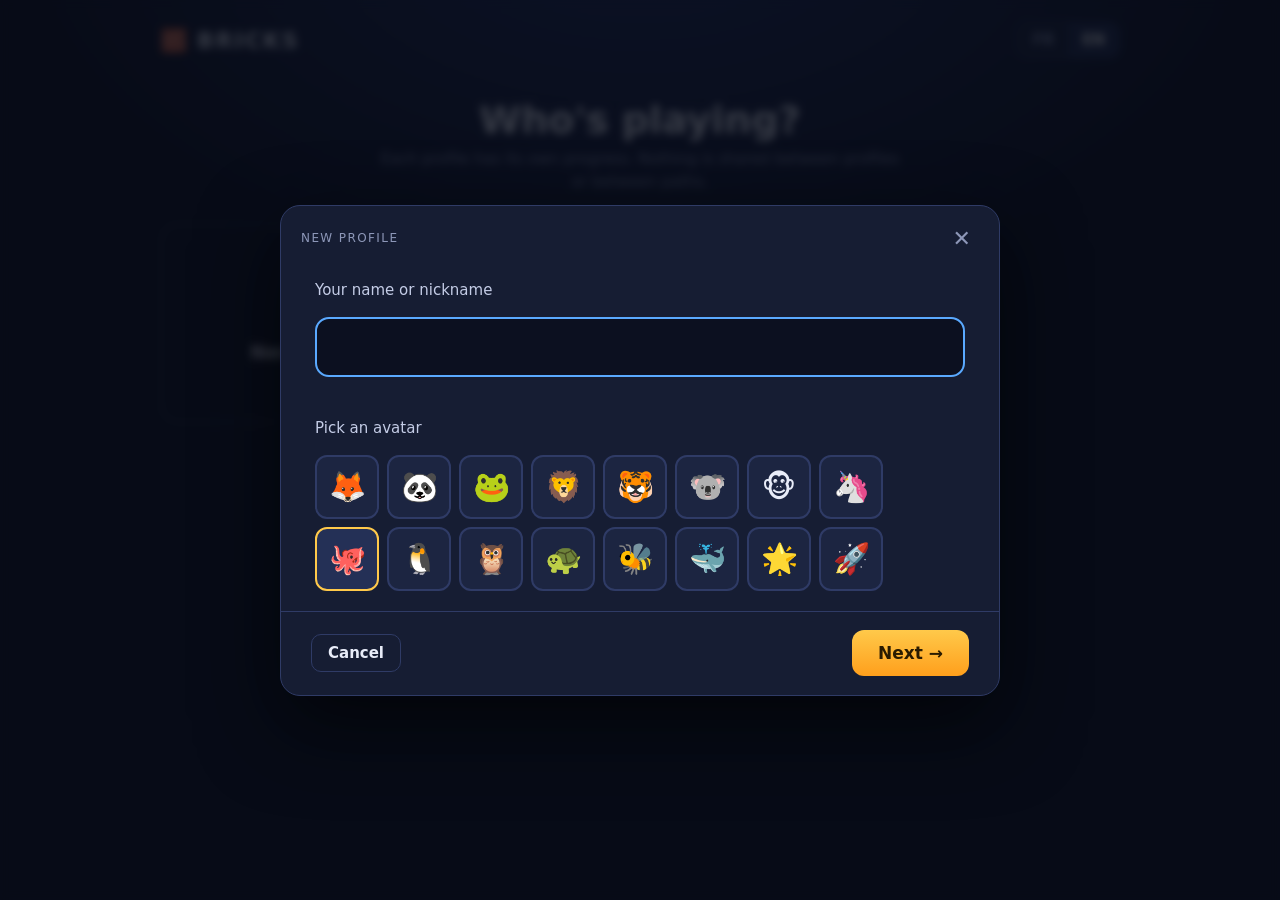
==== 3f17c0c2b4af36656e6ebf29/index.html @ 11ca2e2c "maj 20261113143943" ====
<!DOCTYPE html>
<html lang="fr">
<head>
  <meta charset="UTF-8">
  <meta name="viewport" content="width=device-width, initial-scale=1.0, viewport-fit=cover">
  <meta name="theme-color" content="#0f1424">
  <meta name="mobile-web-app-capable" content="yes">
  <meta name="apple-mobile-web-app-capable" content="yes">
  <meta name="apple-mobile-web-app-status-bar-style" content="black-translucent">
  <meta name="robots" content="noindex, nofollow">
  <title>BRICKS</title>
  <link rel="manifest" href="manifest.json">
  <link rel="icon" href="icon.svg" type="image/svg+xml">
  <link rel="apple-touch-icon" href="icon-192.png">
  <link rel="stylesheet" href="css/style.css?v=20261113143943">
</head>
<body>
  <!-- Barre du haut (générée selon la langue du parcours) -->
  <header id="topbar"></header>

  <main>
    <section id="tree-wrap">
      <div class="band-title" id="band-grammar"></div>
      <div id="skills-band"></div>
      <div class="band-title" id="band-vocab"></div>
      <div id="tree">
        <svg id="links"></svg>
        <div id="nodes"></div>
      </div>
    </section>

    <!-- Panneau de détail : colonne sur ordinateur, feuille glissante sur mobile -->
    <aside id="panel">
      <div class="sheet-head"><span class="sheet-grip"></span><button id="sheet-close" class="m-close">✕</button></div>
      <div id="panel-body"></div>
    </aside>
  </main>
  <div id="sheet-bg" class="hidden"></div>

  <!-- Écran de choix du profil -->
  <div id="screen" class="hidden"></div>

  <!-- Fenêtre d'exercice / leçon -->
  <div id="overlay" class="hidden">
    <div id="modal"></div>
  </div>

  <div id="toasts"></div>

  <script src="js/i18n.js?v=20261113143943"></script>
  <script src="js/data-en.js?v=20261113143943"></script>
  <script src="js/data-fr.js?v=20261113143943"></script>
  <script src="js/testmode.js?v=20261113143943"></script>
  <script src="js/online.js?v=20261113143943"></script>
  <script src="js/changelog.js?v=20261113143943"></script>
  <script src="js/install.js?v=20261113143943"></script>
  <script src="js/boss.js?v=20261113143943"></script>
  <script src="js/game.js?v=20261113143943"></script>
  <script>
    if ('serviceWorker' in navigator && location.protocol.startsWith('http')) {
      navigator.serviceWorker.register('sw.js').catch(err => console.warn('Service worker :', err));
    }
  </script>
</body>
</html>
---- 3f17c0c2b4af36656e6ebf29/css/style.css ----
:root {
  --bg: #0f1424;
  --bg2: #161d33;
  --card: #1c2541;
  --card2: #243056;
  --line: #2f3b66;
  --text: #e8ecf8;
  --muted: #8d97b8;
  --gold: #ffc94a;
  --gold2: #ff9f1c;
  --good: #3ddc84;
  --warn: #ffd23f;
  --bad: #ff5d73;
  --orange: #ff9f43;
  --blue: #5aa9ff;
  --violet: #a88bff;
  --radius: 14px;
  --top-h: 70px;
}

* { box-sizing: border-box; -webkit-tap-highlight-color: transparent; }
html, body { margin: 0; height: 100%; }
body {
  background: radial-gradient(1200px 600px at 30% -10%, #1f2a52 0%, var(--bg) 60%) fixed;
  color: var(--text);
  font-family: "Segoe UI", system-ui, -apple-system, Roboto, sans-serif;
  font-size: 15px;
  overflow: hidden;
  user-select: none;
}
button { font: inherit; color: inherit; cursor: pointer; }
input { user-select: text; }
.hidden { display: none !important; }
b { color: #fff; }
i { color: #c9d3f5; }
.center { text-align: center; }
.grow { flex: 1; margin: 0 !important; }

/* ---------------- Barre du haut ---------------- */
#topbar {
  display: flex; align-items: center; gap: 14px;
  padding: 10px 20px; height: var(--top-h);
  background: rgba(15, 20, 36, .9);
  border-bottom: 1px solid var(--line);
  backdrop-filter: blur(6px);
  position: relative; z-index: 6;
}
.logo { font-weight: 800; font-size: 22px; letter-spacing: 2px; display: flex; align-items: baseline; gap: 8px; white-space: nowrap; }
.logo small { font-size: 11px; color: var(--muted); letter-spacing: 0; font-weight: 400; }
.stats { display: flex; gap: 12px; }
.stat { background: var(--card); border: 1px solid var(--line); border-radius: 12px; padding: 5px 14px; min-width: 90px; }
.stat-main { font-weight: 700; font-size: 18px; display: flex; align-items: center; gap: 6px; white-space: nowrap; overflow: hidden; text-overflow: ellipsis; }
.stat-sub { font-size: 11px; color: var(--muted); }
.savoir .stat-main { color: var(--gold); font-variant-numeric: tabular-nums; }
.savoir { min-width: 120px; }
.rank { min-width: 170px; }
.rank .stat-main { font-size: 14px; }
.xpbar { height: 5px; background: #0c1020; border-radius: 3px; margin: 3px 0 1px; overflow: hidden; }
#xp-fill { height: 100%; width: 0; background: linear-gradient(90deg, var(--violet), var(--blue)); transition: width .4s; }
.spacer { flex: 1; }

.btn {
  border: 1px solid var(--line); background: var(--card2); border-radius: 10px;
  padding: 9px 16px; font-weight: 600; transition: transform .1s, filter .15s, background .15s; white-space: nowrap;
}
.btn:hover:not(:disabled) { filter: brightness(1.15); }
.btn:active:not(:disabled) { transform: translateY(1px); }
.btn:disabled { opacity: .45; cursor: not-allowed; }
.btn-icon { padding: 8px 11px; font-size: 18px; }
.btn-gold { background: linear-gradient(180deg, var(--gold), var(--gold2)); color: #2a1b00; border: none; }
.btn-good { background: linear-gradient(180deg, #4ff0a0, #22b866); color: #032612; border: none; }
.btn-bad { background: linear-gradient(180deg, #ff7a8c, #e2384f); color: #fff; border: none; }
.btn-ghost { background: transparent; }
.btn-big { padding: 13px 26px; font-size: 17px; border-radius: 12px; }
.badge { background: var(--bad); color: #fff; border-radius: 10px; padding: 1px 7px; font-size: 12px; margin-left: 6px; }
.profile-chip { display: flex; align-items: center; gap: 8px; padding: 6px 12px; }
.pc-ava { font-size: 20px; }
.pc-name { max-width: 120px; overflow: hidden; text-overflow: ellipsis; }
.pc-flag { font-size: 16px; }

.menu {
  position: absolute; right: 20px; top: calc(var(--top-h) - 6px); background: var(--card); border: 1px solid var(--line);
  border-radius: 12px; padding: 6px; display: flex; flex-direction: column; min-width: 300px; max-width: calc(100vw - 24px);
  box-shadow: 0 12px 40px rgba(0,0,0,.5); z-index: 7;
}
.menu-head { display: flex; align-items: center; gap: 8px; padding: 8px 12px 10px; border-bottom: 1px solid var(--line); margin-bottom: 4px; }
.menu button { background: none; border: none; text-align: left; padding: 11px 12px; border-radius: 8px; }
.menu button small { color: var(--muted); }
.menu button:hover { background: var(--card2); }
.menu .danger { color: var(--bad); }

/* ---------------- Mise en page ---------------- */
main { display: flex; height: calc(100% - var(--top-h)); }
#tree-wrap { flex: 1; overflow: auto; padding: 14px 26px 30px; }
#panel {
  width: 400px; flex-shrink: 0; overflow-y: auto;
  background: rgba(22, 29, 51, .95); border-left: 1px solid var(--line);
}
#panel-body { padding: 22px; }
.sheet-head { display: none; }
.band-title { font-weight: 700; text-transform: uppercase; letter-spacing: 1.5px; font-size: 12px; color: var(--muted); margin: 6px 0 10px; }
.band-title small { text-transform: none; letter-spacing: 0; font-weight: 400; }

/* ---------------- Compétences de grammaire ---------------- */
#skills-band { display: flex; align-items: center; gap: 10px; flex-wrap: wrap; margin-bottom: 18px; }
.skill {
  display: flex; align-items: center; gap: 9px; padding: 9px 14px; border-radius: 12px; flex-shrink: 0;
  background: var(--card); border: 2px solid var(--line); cursor: pointer; transition: transform .15s, border-color .2s;
}
.skill:hover { transform: translateY(-2px); }
.skill .s-ico { font-size: 22px; }
.skill .s-name { font-weight: 700; font-size: 13px; white-space: nowrap; }
.skill .s-sub { font-size: 11px; color: var(--muted); white-space: nowrap; }
.skill.owned { border-color: var(--violet); background: linear-gradient(180deg, #2c2f63, #232a52); }
.skill.available { border-color: var(--gold); animation: pulse 1.8s infinite; }
.skill.locked { opacity: .5; }
.skill.future { opacity: .35; cursor: default; border-style: dashed; }
.skill.future:hover { transform: none; }
.skill.selected { outline: 2px solid #fff; outline-offset: 2px; }
.arrow { color: var(--muted); font-size: 18px; flex-shrink: 0; }
.flag { display: inline-block; width: 1.45em; height: auto; aspect-ratio: 3 / 2; border-radius: 3px; vertical-align: -0.2em; box-shadow: 0 0 0 1px rgba(255,255,255,.18); flex-shrink: 0; }
.path-flag .flag, .pp-flag .flag { border-radius: 5px; }

/* ---------------- Arbre ---------------- */
#tree { position: relative; height: 900px; min-width: 760px; }
#links { position: absolute; inset: 0; width: 100%; height: 100%; overflow: visible; }
#links line { stroke: var(--line); stroke-width: 3; vector-effect: non-scaling-stroke; stroke-dasharray: 6 6; }
#links line.on { stroke: #5b6cb0; stroke-dasharray: none; }
#links line.avail { stroke: var(--gold); stroke-opacity: .6; }
.tier, .tier-row { display: contents; }
.tier-label { display: none; }

.node {
  position: absolute; transform: translate(-50%, -43px);
  display: flex; flex-direction: column; align-items: center; width: 120px; cursor: pointer;
}
.ring {
  width: 86px; height: 86px; border-radius: 50%; padding: 6px; position: relative;
  background: conic-gradient(var(--ring-color, #3a4677) calc(var(--p, 0) * 1%), #2a3358 0);
  transition: transform .15s;
  box-shadow: 0 6px 18px rgba(0,0,0,.35);
}
.node:hover .ring { transform: scale(1.07); }
.ring-in {
  width: 100%; height: 100%; border-radius: 50%; background: var(--card);
  display: flex; align-items: center; justify-content: center; font-size: 34px;
}
.node .n-name { margin-top: 6px; font-weight: 700; font-size: 13px; text-align: center; line-height: 1.1; }
.node .n-sub { font-size: 11px; color: var(--muted); margin-top: 2px; text-align: center; }
.pips { display: flex; gap: 4px; margin-top: 4px; }
.pip { width: 9px; height: 9px; border-radius: 50%; background: #2a3358; border: 1px solid #3a4677; }
.node.locked .ring { filter: grayscale(1) brightness(.55); }
.node.locked .n-name { color: var(--muted); }
.node.available .ring { animation: pulseRing 1.8s infinite; }
.node.selected .ring { outline: 3px solid #fff; outline-offset: 3px; }
.crack {
  position: absolute; top: -2px; right: -4px; background: var(--bad); color: #fff; font-size: 11px; font-weight: 800;
  border-radius: 10px; padding: 2px 6px; box-shadow: 0 0 0 2px var(--bg);
  animation: wobble 2.4s infinite;
}
.newbadge {
  position: absolute; top: -4px; right: -8px; background: var(--gold); color: #2a1b00; font-size: 10px; font-weight: 800;
  border-radius: 10px; padding: 2px 6px;
}
.newbadge.static { position: static; }

@keyframes pulse { 0%,100% { box-shadow: 0 0 0 0 rgba(255,201,74,.5);} 50% { box-shadow: 0 0 0 8px rgba(255,201,74,0);} }
@keyframes pulseRing { 0%,100% { box-shadow: 0 0 0 0 rgba(255,201,74,.55);} 50% { box-shadow: 0 0 0 12px rgba(255,201,74,0);} }
@keyframes wobble { 0%,90%,100% { transform: rotate(0);} 93% { transform: rotate(-12deg);} 97% { transform: rotate(12deg);} }

/* ---------------- Panneau ---------------- */
.p-head { display: flex; gap: 14px; align-items: center; margin-bottom: 14px; }
.p-ico { font-size: 44px; width: 66px; height: 66px; border-radius: 16px; background: var(--card); display: flex; align-items: center; justify-content: center; border: 1px solid var(--line); flex-shrink: 0; }
.p-title { font-size: 21px; font-weight: 800; }
.p-sub { color: var(--muted); font-size: 13px; }
.p-text { color: #c4cce6; line-height: 1.5; font-size: 14px; }
.p-section { margin-top: 20px; }
.p-section h4 { margin: 0 0 10px; font-size: 12px; letter-spacing: 1.4px; text-transform: uppercase; color: var(--muted); }
.req { font-size: 13px; padding: 4px 0; }
.req.ok { color: var(--good); }
.req.ko { color: var(--bad); }
.solid {
  background: var(--card); border: 1px solid var(--line); border-radius: var(--radius); padding: 12px 14px;
  display: flex; align-items: center; gap: 12px;
}
.solid .big { font-size: 26px; font-weight: 800; }
.full { width: 100%; margin-top: 10px; }

.attr { background: var(--card); border: 1px solid var(--line); border-radius: var(--radius); padding: 11px 13px; margin-bottom: 9px; }
.attr.off { border-style: dashed; }
.attr.off .attr-top, .attr.off .attr-desc { opacity: .7; }
.attr.off.locked { opacity: .6; }
.attr.off.can { border-color: rgba(255, 201, 74, .55); }
.attr.off.can .btn-gold:not(:disabled) { animation: pulse 1.8s infinite; }
.attr-top { display: flex; align-items: center; gap: 9px; }
.attr-ico { font-size: 20px; }
.attr-name { font-weight: 700; flex: 1; }
.stars { color: var(--gold); letter-spacing: 1px; font-size: 13px; white-space: nowrap; }
.stars .dim { color: #3a4677; }
.bar { height: 7px; background: #0c1020; border-radius: 4px; overflow: hidden; margin: 8px 0 5px; }
.bar > div { height: 100%; border-radius: 4px; transition: width .5s; }
.attr-info { display: flex; justify-content: space-between; gap: 8px; font-size: 11.5px; color: var(--muted); }
.attr .btn { padding: 7px 13px; font-size: 13px; }
.attr-desc { font-size: 12.5px; color: var(--muted); margin-top: 6px; }
.attr-actions { display: flex; justify-content: space-between; align-items: center; margin-top: 8px; gap: 8px; }
.lockwhy { font-size: 12px; color: var(--bad); }

.words { display: grid; grid-template-columns: 1fr 1fr; gap: 6px; }
.word { background: var(--card); border-radius: 9px; padding: 6px 9px; font-size: 13px; cursor: pointer; border: 1px solid transparent; }
.word:hover { border-color: var(--line); }
.word .tg { font-weight: 700; }
.word .nat { color: var(--muted); font-size: 12px; }
.gtag { display: inline-block; font-size: 10px; font-weight: 700; border-radius: 6px; padding: 1px 5px; vertical-align: middle; }
.gtag.m { background: rgba(90,169,255,.18); color: #8fc4ff; }
.gtag.f { background: rgba(255,122,170,.18); color: #ff9cc4; }

/* ---------------- Fenêtres / sessions ---------------- */
#overlay {
  position: fixed; inset: 0; background: rgba(6, 9, 20, .78); z-index: 20;
  display: flex; align-items: center; justify-content: center; backdrop-filter: blur(4px);
}
#modal {
  width: min(720px, 94vw); max-height: 92vh; overflow-y: auto; background: var(--bg2);
  border: 1px solid var(--line); border-radius: 20px; box-shadow: 0 30px 80px rgba(0,0,0,.6);
  animation: pop .25s ease-out;
}
@keyframes pop { from { transform: scale(.94); opacity: 0; } to { transform: scale(1); opacity: 1; } }
.m-head { display: flex; align-items: center; gap: 14px; padding: 16px 20px 0; }
.m-close { background: none; border: none; font-size: 22px; color: var(--muted); padding: 4px 8px; }
.m-close:hover { color: #fff; }
.progress { flex: 1; height: 12px; background: #0c1020; border-radius: 6px; overflow: hidden; }
.progress > div { height: 100%; background: linear-gradient(90deg, var(--good), #9cf5c3); transition: width .35s; border-radius: 6px; }
.combo { font-weight: 800; color: var(--orange); min-width: 64px; text-align: right; transition: transform .2s; }
.combo.bump { transform: scale(1.4); }
.m-body { padding: 26px 34px 20px; min-height: 330px; }
.m-tag { font-size: 12px; text-transform: uppercase; letter-spacing: 1.4px; color: var(--muted); margin-bottom: 6px; }
.m-instr { display: block; font-size: 15px; color: #c4cce6; margin-bottom: 18px; }
.m-prompt { font-size: 28px; font-weight: 800; margin-bottom: 26px; display: flex; align-items: center; gap: 12px; flex-wrap: wrap; }
.m-prompt.sentence { font-size: 22px; font-weight: 700; }
.sub-line { margin: -18px 0 20px; }
.speak { background: var(--card2); border: 1px solid var(--line); border-radius: 50%; width: 42px; height: 42px; font-size: 18px; flex-shrink: 0; }
.speak.huge { width: 110px; height: 110px; font-size: 46px; margin: 0 auto; display: block; }
.listen-wrap { margin: 6px 0 28px; }

.choices { display: grid; grid-template-columns: 1fr 1fr; gap: 12px; }
.choices.col { grid-template-columns: 1fr; }
.choice {
  background: var(--card); border: 2px solid var(--line); border-bottom-width: 4px; border-radius: 14px; padding: 14px 16px;
  font-size: 17px; font-weight: 600; text-align: left; display: flex; gap: 10px; align-items: center; transition: transform .1s, border-color .15s;
  min-height: 56px;
}
.choice:hover:not(:disabled) { border-color: var(--blue); }
.choice:active:not(:disabled) { transform: translateY(2px); }
.choice .k { font-size: 11px; color: var(--muted); border: 1px solid var(--line); border-radius: 5px; padding: 1px 6px; flex-shrink: 0; }
.choice.right { border-color: var(--good); background: #173d2c; }
.choice.wrong { border-color: var(--bad); background: #43202a; }

.answer-line {
  min-height: 62px; border-bottom: 2px solid var(--line); display: flex; flex-wrap: wrap; gap: 8px; padding: 8px 0; margin-bottom: 22px;
}
.bank { display: flex; flex-wrap: wrap; gap: 9px; justify-content: center; min-height: 52px; }
.tile {
  background: var(--card); border: 2px solid var(--line); border-bottom-width: 4px; border-radius: 11px; padding: 8px 14px;
  font-size: 18px; font-weight: 600; transition: transform .08s; min-height: 46px;
}
.tile:hover { border-color: var(--blue); }
.tile:active { transform: translateY(2px); }
.tile.ghost { visibility: hidden; }
.tile.fixed { background: transparent; border-style: dashed; color: var(--muted); cursor: default; }

.type-in {
  width: 100%; font-size: 24px; padding: 14px 18px; border-radius: 14px; border: 2px solid var(--line);
  background: #0c1020; color: #fff; outline: none; font-weight: 600; letter-spacing: .5px; font-family: inherit;
}
.type-in:focus { border-color: var(--blue); }
.hint { margin-top: 10px; color: var(--muted); font-size: 14px; letter-spacing: 3px; }
.art-hint { letter-spacing: 0; font-style: italic; border: 1px dashed var(--line); border-radius: 6px; padding: 0 6px; margin-right: 4px; }
.accents { display: flex; flex-wrap: wrap; gap: 6px; margin-top: 14px; }
.acc { background: var(--card); border: 1px solid var(--line); border-radius: 9px; min-width: 40px; height: 40px; font-size: 18px; font-weight: 600; }
.acc:active:not(:disabled) { background: var(--card2); }

.m-foot {
  padding: 16px 30px; border-top: 1px solid var(--line); display: flex; align-items: center; gap: 12px; min-height: 84px;
  border-radius: 0 0 20px 20px;
}
.m-foot.ok { background: #143526; border-top-color: #1f6b45; }
.m-foot.ko { background: #3c1a24; border-top-color: #7b2a3c; }
.m-foot.mid { background: #3a3315; border-top-color: #7a6a20; }
.fb { flex: 1; min-width: 0; }
.fb-title { font-weight: 800; font-size: 18px; }
.m-foot.ok .fb-title { color: var(--good); }
.m-foot.ko .fb-title { color: var(--bad); }
.m-foot.mid .fb-title { color: var(--warn); }
.fb-sol { font-size: 15px; margin-top: 3px; color: #e3e8f8; }
.fb-gain { color: var(--gold); font-weight: 700; margin-left: 6px; }

/* Cartes de découverte */
.card-word {
  text-align: center; padding: 26px; background: var(--card); border-radius: 18px; border: 1px solid var(--line);
  margin: 6px auto 12px; max-width: 440px;
}
.card-word .big-tg { font-size: 42px; font-weight: 800; display: flex; align-items: center; justify-content: center; gap: 12px; flex-wrap: wrap; }
.card-word .big-nat { font-size: 20px; color: var(--muted); margin-top: 8px; }
.card-word .gtag { font-size: 12px; padding: 2px 7px; }
.dots { display: flex; justify-content: center; gap: 6px; margin-top: 16px; flex-wrap: wrap; }
.dots span { width: 8px; height: 8px; border-radius: 50%; background: var(--line); }
.dots span.on { background: var(--gold); }

.lesson-slide { font-size: 19px; line-height: 1.65; text-align: center; padding: 20px 10px; min-height: 160px; display: flex; align-items: center; justify-content: center; }
.lesson-ico { font-size: 54px; text-align: center; }
.ex-nat { color: var(--muted); font-size: 15px; }

/* Résultats */
.res-head { text-align: center; }
.res-face { font-size: 46px; }
.res-score { font-size: 64px; font-weight: 900; }
.res-sub { color: var(--muted); }
.res-gain { font-size: 26px; color: var(--gold); font-weight: 800; margin: 10px 0 20px; }
.res-row { display: flex; align-items: center; gap: 12px; background: var(--card); border-radius: 12px; padding: 10px 14px; margin-bottom: 8px; }
.res-ico { font-size: 22px; }
.res-row .r-name { flex: 1; font-weight: 600; min-width: 0; }
.res-row .r-hl { font-size: 12px; color: var(--muted); }
.r-right { text-align: right; white-space: nowrap; }
.res-tip { margin-top: 14px; text-align: center; }
.up { color: var(--good); font-weight: 700; }
.down { color: var(--bad); font-weight: 700; }

/* Avertissement (réinitialisation / suppression) */
.danger-zone { text-align: center; }
.warn-ico { font-size: 64px; animation: wobble 2.4s infinite; }
.warn-title { font-size: 24px; font-weight: 900; color: var(--bad); letter-spacing: .5px; margin: 8px 0 14px; }
.warn-text { color: #e3e8f8; margin: 10px 0; }
.warn-list {
  text-align: left; display: inline-block; margin: 6px auto; padding: 14px 22px 14px 40px; max-width: 100%;
  background: #3c1a24; border: 1px solid #7b2a3c; border-radius: 12px; line-height: 1.9;
}

/* ---------------- Écran des profils ---------------- */
#screen {
  position: fixed; inset: 0; z-index: 15; overflow-y: auto;
  background: radial-gradient(1000px 600px at 50% -10%, #26336a 0%, var(--bg) 65%);
}
.scr { max-width: 1000px; margin: 0 auto; padding: 22px 20px 50px; }
.scr-top { display: flex; align-items: center; justify-content: space-between; }
.lang-toggle { display: flex; border: 1px solid var(--line); border-radius: 10px; overflow: hidden; }
.lang-toggle button { background: var(--card); border: none; padding: 8px 14px; font-weight: 700; color: var(--muted); }
.lang-toggle button.on { background: var(--card2); color: #fff; }
.scr h1 { text-align: center; font-size: 38px; margin: 40px 0 6px; }
.scr-sub { text-align: center; color: var(--muted); margin: 0 auto 30px; max-width: 520px; line-height: 1.5; }
.profiles { display: grid; grid-template-columns: repeat(auto-fill, minmax(260px, 1fr)); gap: 16px; }
.pcard {
  position: relative; background: var(--card); border: 2px solid var(--line); border-radius: 18px; padding: 22px 16px 16px;
  text-align: center; cursor: pointer; transition: transform .15s, border-color .15s; color: var(--text); font: inherit;
}
.pcard:hover { transform: translateY(-3px); border-color: var(--blue); }
.pcard.add { border-style: dashed; background: transparent; display: flex; flex-direction: column; align-items: center; justify-content: center; min-height: 200px; }
.pava { font-size: 54px; line-height: 1.1; }
.pname { font-size: 20px; font-weight: 800; margin: 6px 0 14px; word-break: break-word; }
.pedit { position: absolute; top: 10px; right: 10px; background: var(--card2); border: 1px solid var(--line); border-radius: 9px; width: 38px; height: 38px; font-size: 16px; }
.ppaths { display: flex; flex-direction: column; gap: 8px; }
.ppath {
  display: flex; align-items: center; gap: 10px; text-align: left; background: var(--bg2); border: 1px solid var(--line);
  border-radius: 12px; padding: 9px 12px; min-height: 52px;
}
.ppath:hover { border-color: var(--gold); }
.pp-flag { font-size: 26px; }
.pp-info { display: flex; flex-direction: column; font-size: 12px; color: var(--muted); min-width: 0; }
.pp-info b { font-size: 14px; }
.pp-info span { white-space: nowrap; overflow: hidden; text-overflow: ellipsis; }
.ppath.add { justify-content: center; border-style: dashed; background: transparent; color: var(--muted); font-weight: 700; }
.ppath.add span { font-weight: 400; }

.avatars { display: grid; grid-template-columns: repeat(8, minmax(0, 64px)); gap: 8px; }
.ava { background: var(--card); border: 2px solid var(--line); border-radius: 12px; font-size: 30px; aspect-ratio: 1; padding: 0; max-height: 72px; }
.ava.on { border-color: var(--gold); background: var(--card2); }
.form-err { color: var(--bad); font-size: 13px; min-height: 18px; margin-top: 6px; }
.danger-link { color: var(--bad); margin-top: 22px; width: 100%; border-color: rgba(255,93,115,.4); }
.path-cards { display: grid; grid-template-columns: 1fr 1fr; gap: 14px; margin-top: 8px; }
.path-card {
  display: flex; flex-direction: column; align-items: center; gap: 6px; padding: 24px 14px; border-radius: 18px;
  background: var(--card); border: 2px solid var(--line); transition: transform .15s, border-color .15s;
}
.path-card:hover { transform: translateY(-3px); border-color: var(--gold); }
.path-flag { font-size: 52px; }
.path-title { font-size: 19px; font-weight: 800; }
.path-sub { color: var(--muted); font-size: 13px; }

/* Toasts */
#toasts { position: fixed; bottom: 20px; left: 20px; display: flex; flex-direction: column; gap: 8px; z-index: 40; pointer-events: none; }
.toast {
  background: var(--card); border: 1px solid var(--line); border-left: 4px solid var(--gold); padding: 11px 16px; border-radius: 10px;
  box-shadow: 0 10px 30px rgba(0,0,0,.4); animation: slideIn .3s ease-out; max-width: 360px; font-size: 14px;
}
.toast.violet { border-left-color: var(--violet); }
.toast.bad { border-left-color: var(--bad); }
@keyframes slideIn { from { transform: translateX(-30px); opacity: 0; } to { transform: none; opacity: 1; } }
.shake { animation: shake .35s; }
@keyframes shake { 0%,100% { transform: translateX(0);} 25% { transform: translateX(-8px);} 75% { transform: translateX(8px);} }

kbd { background: var(--card2); border: 1px solid var(--line); border-radius: 5px; padding: 1px 6px; font-size: 12px; }

::-webkit-scrollbar { width: 10px; height: 10px; }
::-webkit-scrollbar-thumb { background: var(--line); border-radius: 6px; }
::-webkit-scrollbar-track { background: transparent; }

/* =====================================================================
   TABLETTE (≤ 1100 px) : le panneau devient une feuille qui glisse du bas
   ===================================================================== */
@media (max-width: 1100px) {
  .rank { display: none; }
  .logo small { display: none; }
  #tree-wrap { width: 100%; }
  #panel {
    position: fixed; left: 0; right: 0; bottom: 0; width: 100%; max-height: 86dvh; z-index: 12;
    border-left: none; border-top: 1px solid var(--line); border-radius: 22px 22px 0 0;
    transform: translateY(105%); transition: transform .28s ease-out;
    box-shadow: 0 -20px 60px rgba(0,0,0,.55); padding-bottom: env(safe-area-inset-bottom);
  }
  #panel.open { transform: translateY(0); }
  .sheet-head {
    display: flex; align-items: center; justify-content: center; position: sticky; top: 0; z-index: 1;
    padding: 8px 10px 2px; background: rgba(22, 29, 51, .98);
  }
  .sheet-grip { width: 44px; height: 5px; border-radius: 3px; background: var(--line); }
  .sheet-head .m-close { position: absolute; right: 8px; top: 2px; }
  #panel-body { padding: 8px 20px 26px; max-width: 640px; margin: 0 auto; }
  #sheet-bg { position: fixed; inset: 0; background: rgba(6, 9, 20, .55); z-index: 11; }
  /* En haut : ne cache jamais les boutons du bas */
  #toasts { left: 12px; right: 12px; bottom: auto; top: calc(56px + env(safe-area-inset-top)); align-items: center; }
  .toast { max-width: 520px; width: 100%; padding: 9px 14px; font-size: 13.5px; }
}

/* =====================================================================
   TÉLÉPHONE (≤ 760 px)
   ===================================================================== */
@media (max-width: 760px) {
  body { overflow: auto; font-size: 15px; }
  #topbar {
    position: sticky; top: 0; height: auto; flex-wrap: wrap; gap: 8px; row-gap: 8px;
    padding: calc(8px + env(safe-area-inset-top)) 12px 8px;
  }
  .logo { font-size: 18px; letter-spacing: 1px; }
  .stats { order: 10; flex-basis: 100%; display: grid; grid-template-columns: 1fr 1.25fr .8fr; gap: 6px; }
  .rank { display: block; min-width: 0; }
  .stat { min-width: 0; padding: 4px 10px; border-radius: 10px; }
  .savoir { min-width: 0; }
  .stat-main { font-size: 16px; }
  .rank .stat-main { font-size: 12.5px; }
  #btn-express { padding: 8px 12px; }
  #btn-express .lbl { display: none; }
  .btn-icon { padding: 7px 10px; }
  .profile-chip { padding: 5px 9px; gap: 5px; }
  .pc-name { display: none; }
  .menu { right: 12px; left: 12px; top: 54px; min-width: 0; }
  .menu button { padding: 14px 12px; }

  main { display: block; height: auto; }
  #tree-wrap { overflow: visible; padding: 12px 12px calc(30px + env(safe-area-inset-bottom)); }
  #skills-band {
    flex-wrap: nowrap; overflow-x: auto; margin: 0 -12px 16px; padding: 4px 12px 10px;
    scroll-snap-type: x proximity; -webkit-overflow-scrolling: touch; scrollbar-width: none;
  }
  #skills-band::-webkit-scrollbar { display: none; }
  #skills-band .skill { scroll-snap-align: start; }

  /* L'arbre devient une pile de rangées, une par niveau */
  #tree { height: auto; min-width: 0; }
  #links { display: none; }
  .tier { display: block; margin-bottom: 14px; }
  .tier-label {
    display: flex; align-items: center; gap: 10px; font-size: 11px; font-weight: 700; letter-spacing: 1.4px;
    text-transform: uppercase; color: var(--muted); margin-bottom: 10px;
  }
  .tier-label::after { content: ""; flex: 1; height: 1px; background: var(--line); }
  .tier-row { display: grid; grid-template-columns: repeat(auto-fill, minmax(100px, 1fr)); gap: 14px 8px; }
  .node { position: static; transform: none; width: auto; padding: 4px 2px; border-radius: 14px; }
  .node:active { background: rgba(255,255,255,.04); }
  .ring { width: 74px; height: 74px; padding: 5px; }
  .ring-in { font-size: 30px; }
  .node .n-name { font-size: 12.5px; }

  #panel-body { padding: 6px 16px 24px; }
  .p-ico { width: 56px; height: 56px; font-size: 36px; }
  .p-title { font-size: 19px; }
  .attr .btn { padding: 9px 14px; }
  .attr-actions { flex-wrap: wrap; }
  .words { grid-template-columns: 1fr 1fr; }

  /* Exercices en plein écran, boutons à portée de pouce */
  #overlay { align-items: stretch; }
  #modal {
    width: 100vw; height: 100dvh; max-height: none; border-radius: 0; border: none;
    display: flex; flex-direction: column; animation: none;
  }
  .m-head { padding: calc(10px + env(safe-area-inset-top)) 12px 0; gap: 10px; }
  .m-body { flex: 1; overflow-y: auto; padding: 18px 16px 14px; min-height: 0; }
  .m-prompt { font-size: 25px; margin-bottom: 20px; }
  .m-prompt.sentence { font-size: 20px; }
  .choices { grid-template-columns: 1fr; gap: 10px; }
  .choice { font-size: 17px; padding: 12px 14px; }
  .tile { font-size: 17px; padding: 8px 12px; }
  .bank { gap: 8px; }
  .type-in { font-size: 22px; }
  .acc { min-width: 42px; height: 42px; }
  .m-foot {
    flex-wrap: wrap; border-radius: 0; padding: 12px 14px calc(12px + env(safe-area-inset-bottom)); min-height: 0; gap: 10px;
  }
  .m-foot .fb:not(:has(.fb-title)) { display: none; }
  .m-foot .fb { flex-basis: 100%; }
  .m-foot .btn-big { flex: 1; padding: 14px 16px; }
  .m-foot .btn-ghost { flex: 0 0 auto; }
  .key-hint { display: none; }
  .lesson-slide { font-size: 17px; padding: 10px 2px; }
  .card-word { padding: 22px 14px; }
  .card-word .big-tg { font-size: 34px; }
  .res-score { font-size: 54px; }
  .res-row { padding: 9px 11px; gap: 9px; }
  .warn-title { font-size: 19px; }
  .warn-list { padding: 12px 14px 12px 30px; font-size: 14px; }

  .scr { padding: calc(16px + env(safe-area-inset-top)) 14px 40px; }
  .scr h1 { font-size: 30px; margin-top: 26px; }
  .profiles { grid-template-columns: 1fr; }
  .pcard.add { min-height: 120px; }
  .path-cards { grid-template-columns: 1fr; }
  .avatars { grid-template-columns: repeat(4, minmax(0, 66px)); justify-content: center; }
  .path-card { padding: 18px 14px; }
}

/* =====================================================================
   AMIS & MESSAGES
   ===================================================================== */
#btn-friends { position: relative; }
#btn-friends .badge { position: absolute; top: -6px; right: -6px; margin: 0; font-size: 11px; padding: 1px 6px; }
.pcloud { font-size: 12px; color: var(--blue); margin: -8px 0 12px; }
#modal.friends .m-body { min-height: 0; }
.f-pitch { min-height: 0; font-size: 17px; }
.f-actions { display: flex; flex-direction: column; gap: 10px; max-width: 380px; margin: 10px auto 0; }
.auth .m-instr { margin: 14px 0 6px; }
.type-in.sm { font-size: 17px; padding: 11px 14px; border-radius: 11px; letter-spacing: 0; }
.f-check { display: flex; align-items: center; gap: 8px; font-size: 13px; color: var(--muted); margin-top: 10px; cursor: pointer; }
.form-err.ok { color: var(--good); }
.f-link { padding: 6px 0; color: var(--blue); border: none; font-size: 13px; }
.f-back { padding: 6px 10px; font-size: 14px; }
.danger-text { color: var(--bad) !important; }

.f-me { display: flex; align-items: center; gap: 14px; background: var(--card); border: 1px solid var(--line); border-radius: var(--radius); padding: 12px 14px; }
.f-myname { font-size: 20px; font-weight: 800; user-select: text; word-break: break-word; }
.f-ava { font-size: 26px; width: 44px; height: 44px; display: flex; align-items: center; justify-content: center; background: var(--bg2); border-radius: 12px; flex-shrink: 0; }
.f-ava.big { font-size: 34px; width: 58px; height: 58px; }
.f-main { flex: 1; min-width: 0; }
.f-add { display: flex; gap: 8px; }
.f-add .type-in { flex: 1; min-width: 0; }
.frow { display: flex; align-items: center; gap: 12px; padding: 10px 12px; background: var(--card); border: 1px solid var(--line); border-radius: 12px; margin-bottom: 8px; }
.frow.click { cursor: pointer; transition: border-color .15s; }
.frow.click:hover { border-color: var(--blue); }
.f-name { font-weight: 700; display: flex; align-items: center; gap: 6px; word-break: break-word; }
.f-sub { font-size: 12px; color: var(--muted); display: flex; flex-wrap: wrap; gap: 4px 10px; margin-top: 2px; }
.fm { white-space: nowrap; }
.f-btns { display: flex; align-items: center; gap: 6px; flex-shrink: 0; color: var(--muted); font-size: 20px; }
.f-btns .btn { padding: 7px 12px; font-size: 13px; }
details.p-section summary { cursor: pointer; list-style: none; }
details.p-section summary h4 { display: inline; }
.f-account { border-top: 1px solid var(--line); padding-top: 14px; }
.f-account-btns { display: flex; flex-wrap: wrap; gap: 6px; margin-top: 6px; }
.f-account-btns .btn { padding: 7px 10px; font-size: 13px; }

.fpath { display: flex; gap: 12px; align-items: flex-start; background: var(--card); border: 1px solid var(--line); border-radius: 12px; padding: 10px 12px; margin-top: 10px; }
.fpath > .flag { width: 34px; margin-top: 3px; }
.fp-stats { display: flex; flex-wrap: wrap; gap: 4px 12px; font-size: 13px; margin: 4px 0 2px; }
.chat { margin-top: 16px; background: var(--bg); border: 1px solid var(--line); border-radius: 14px; padding: 12px; min-height: 180px; max-height: 340px; overflow-y: auto; display: flex; flex-direction: column; gap: 8px; }
.msg { display: flex; flex-direction: column; max-width: 80%; }
.msg.me { align-self: flex-end; align-items: flex-end; }
.msg.them { align-self: flex-start; align-items: flex-start; }
.bubble { padding: 8px 12px; border-radius: 16px; line-height: 1.4; white-space: pre-wrap; word-break: break-word; user-select: text; }
.msg.me .bubble { background: linear-gradient(180deg, #4a6cf0, #3a55c9); color: #fff; border-bottom-right-radius: 4px; }
.msg.them .bubble { background: var(--card2); border-bottom-left-radius: 4px; }
.mtime { font-size: 10.5px; color: var(--muted); margin-top: 2px; }
.chat-empty { margin: auto; }
.f-danger { display: flex; justify-content: center; gap: 8px; margin-top: 12px; }
.f-danger .btn { font-size: 13px; padding: 6px 10px; }
.chat-input { gap: 8px; min-height: 0; }
.chat-input textarea {
  flex: 1; resize: none; font: inherit; font-size: 16px; color: #fff; background: #0c1020; border: 2px solid var(--line);
  border-radius: 12px; padding: 10px 12px; outline: none; user-select: text; max-height: 120px;
}
.chat-input textarea:focus { border-color: var(--blue); }
.chat-input .btn { font-size: 18px; padding: 10px 16px; }

@media (max-width: 760px) {
  .f-me { padding: 10px 12px; }
  .frow { padding: 9px 10px; gap: 10px; }
  .f-btns .btn { padding: 8px 10px; }
  .chat { max-height: none; min-height: 220px; }
  .chat-modal .m-body { display: flex; flex-direction: column; }
  .chat-modal .chat { flex: 1; }
  .m-foot.chat-input { flex-wrap: nowrap; }
  .m-foot.chat-input .btn { flex: 0 0 auto; }
  .f-add .btn { padding: 9px 14px; }
}

/* =====================================================================
   BOSS
   ===================================================================== */
#links line.boss-link { stroke: #7a2c4a; stroke-dasharray: 3 7; stroke-width: 3; }
#links line.boss-link.on { stroke: #d6336c; stroke-dasharray: none; }
.node.boss { width: 170px; transform: translate(-50%, -62px); }
.boss-ring {
  width: 124px; height: 124px; padding: 8px;
  background: conic-gradient(#ff3d6e calc(var(--p, 100) * 1%), #3b1530 0);
  box-shadow: 0 0 0 3px #5b1a3d, 0 0 34px rgba(214, 51, 108, .55), 0 10px 28px rgba(0,0,0,.5);
  animation: bossGlow 2.6s ease-in-out infinite;
}
.boss-ring .ring-in { background: radial-gradient(circle at 50% 35%, #4a1838, #1a0b1c 70%); font-size: 56px; }
.node.boss .n-name { font-size: 15px; color: #ff9ab8; letter-spacing: .3px; text-shadow: 0 0 12px rgba(255, 61, 110, .5); }
.node.boss.locked .boss-ring { filter: grayscale(.7) brightness(.6); animation: none; }
.node.boss.available .boss-ring { animation: bossGlow 1.4s ease-in-out infinite; }
.node.boss.defeated .boss-ring { background: conic-gradient(var(--gold) 100%, #3b1530 0); box-shadow: 0 0 30px rgba(255, 201, 74, .55); animation: none; }
.node.boss.defeated .n-name { color: var(--gold); }
.node.boss:hover .ring { transform: scale(1.05); }
@keyframes bossGlow { 0%,100% { box-shadow: 0 0 0 3px #5b1a3d, 0 0 22px rgba(214, 51, 108, .4); } 50% { box-shadow: 0 0 0 3px #8a2350, 0 0 46px rgba(255, 61, 110, .75); } }
.boss-info {
  position: absolute; top: -2px; right: -2px; width: 30px; height: 30px; border-radius: 50%;
  background: #2a1430; border: 2px solid #ff3d6e; color: #ffd0de; font-weight: 800; font-style: italic; font-family: Georgia, serif;
  font-size: 15px; display: flex; align-items: center; justify-content: center; padding: 0; cursor: pointer; z-index: 2;
}
.boss-info:hover { background: #ff3d6e; color: #fff; }
.boss-info.static { position: static; flex-shrink: 0; }
.grow-box { flex: 1; min-width: 0; }
.boss-hp { height: 12px; background: #2a0f22; border: 1px solid #5b1a3d; border-radius: 7px; overflow: hidden; margin: 6px 0; }
.boss-hp > div { height: 100%; background: linear-gradient(90deg, #ff3d6e, #ff7a59); border-radius: 6px; transition: width 1.3s cubic-bezier(.2,.8,.2,1); }
.boss-hp.mini { height: 7px; width: 110px; margin: 5px auto 0; }
.boss-hp.big { height: 20px; border-radius: 11px; margin: 4px 0 16px; }
.p-ico.boss-ico { background: radial-gradient(circle at 50% 35%, #4a1838, #1a0b1c 70%); border-color: #8a2350; box-shadow: 0 0 18px rgba(214, 51, 108, .4); }
.boss-card { background: linear-gradient(180deg, #2a1430, #1c1028); border: 1px solid #5b1a3d; border-radius: var(--radius); padding: 14px; margin: 14px 0 6px; }
.boss-card.won { text-align: center; border-color: var(--gold); background: linear-gradient(180deg, #3a2f12, #241c0c); }
.boss-big { font-size: 54px; }
.boss-life-label { display: flex; justify-content: space-between; align-items: baseline; font-size: 13px; color: #ffb3c8; }
.boss-life-label b { font-size: 18px; color: #fff; }
.boss-meta { display: flex; justify-content: space-between; gap: 8px; font-size: 12px; color: var(--muted); }
.boss-fight-btn { font-size: 18px; letter-spacing: .3px; }
.boss-hist { font-size: 13px; padding: 6px 10px; background: var(--card); border-radius: 9px; margin-bottom: 5px; }
.boss-req { margin-bottom: 10px; font-size: 13px; color: #ffb3c8; }
.boss-req.ok { color: var(--good); }
.boss-req .bar { margin: 5px 0 0; height: 6px; }
.fp-boss { font-size: 12.5px; color: #ff9ab8; margin-top: 3px; }

/* Fenêtres du boss */
#modal.boss-modal { background: linear-gradient(180deg, #221029, #150b1d); border-color: #5b1a3d; box-shadow: 0 30px 80px rgba(0,0,0,.6), 0 0 60px rgba(214, 51, 108, .25); }
#modal.boss-modal .progress > div { background: linear-gradient(90deg, #ff3d6e, #ff9a59); }
.boss-head { display: flex; align-items: center; gap: 6px; font-size: 13px; color: #ffb3c8; }
.boss-head .boss-hp.mini { width: 70px; margin: 0; }
.boss-rules .boss-rule { background: rgba(255,255,255,.03); border: 1px solid #3d1a36; border-radius: 12px; padding: 12px 14px; margin-bottom: 10px; line-height: 1.55; font-size: 14.5px; }
.boss-table { width: 100%; border-collapse: collapse; margin-top: 8px; font-size: 13.5px; }
.boss-table td { padding: 5px 8px; border-bottom: 1px solid #3d1a36; }
.boss-table td:last-child { text-align: right; font-weight: 700; white-space: nowrap; }
.boss-table.result { max-width: 340px; margin: 6px auto 0; }
.boss-table tr.hit td { background: rgba(255, 61, 110, .18); color: #fff; }
.boss-avatar { font-size: 72px; display: inline-block; }
.boss-avatar.hurt { animation: bossHurt .6s .5s; }
.boss-avatar.dead { animation: bossDead 1.4s .6s forwards; }
@keyframes bossHurt { 0%,100% { transform: none; filter: none; } 20% { transform: translateX(-10px) rotate(-8deg); filter: brightness(2) saturate(0); } 50% { transform: translateX(10px) rotate(8deg); } 75% { transform: translateX(-5px); } }
@keyframes bossDead { 0% { transform: none; } 40% { transform: scale(1.25) rotate(-10deg); } 100% { transform: scale(1) rotate(0); } }
.boss-msg { font-size: 18px; margin: 8px 0 14px; }
.slow-btn { display: block; margin: 12px auto 0; padding: 7px 14px; font-size: 14px; }
.type-in.write { font-size: 19px; letter-spacing: 0; }

@media (max-width: 760px) {
  .node.boss { width: auto; transform: none; }
  .boss-tier .tier-row { display: flex; justify-content: center; }
  .boss-ring { width: 104px; height: 104px; }
  .boss-ring .ring-in { font-size: 46px; }
  .boss-avatar { font-size: 60px; }
  .type-in.write { font-size: 17px; }
}

/* Barre du haut mobile : tout tient sur une ligne (logo + 4 boutons) */
@media (max-width: 760px) {
  #topbar { gap: 6px; }
  .logo { font-size: 16px; letter-spacing: .5px; gap: 5px; }
  #topbar .btn-icon, #btn-express { padding: 7px 9px; font-size: 16px; }
  .profile-chip { padding: 5px 8px; gap: 4px; }
  .pc-ava { font-size: 18px; }
}

/* ---------- Historique des mises à jour ---------- */
.news-row { display: flex; justify-content: flex-end; margin: -4px 0 6px; }
.news-btn { font-size: 14px; padding: 7px 12px; display: inline-flex; align-items: center; gap: 6px; }
.news-pill { background: var(--gold); color: #1a1300; font-size: 11px; font-weight: 700; border-radius: 10px; padding: 1px 7px; margin-left: 6px; text-transform: uppercase; letter-spacing: .03em; }
.profile-chip { position: relative; }
.profile-chip.has-news::after { content: ""; position: absolute; top: -3px; right: -3px; width: 10px; height: 10px; border-radius: 50%; background: var(--gold); box-shadow: 0 0 0 2px var(--bg); }
.news-list { display: flex; flex-direction: column; gap: 14px; }
.news-item { background: var(--card); border: 1px solid var(--line); border-radius: var(--radius); padding: 14px 16px; user-select: text; }
.news-date { color: var(--muted); font-size: 13px; display: flex; align-items: center; }
.news-item h3 { margin: 6px 0 8px; font-size: 17px; display: flex; align-items: center; gap: 8px; }
.news-ico { font-size: 22px; }
.news-item ul { margin: 0; padding-left: 20px; display: flex; flex-direction: column; gap: 5px; line-height: 1.45; }
.news-item li { color: #cfd6ee; }

/* ---------- Site de test ---------- */
.test-chip { position: fixed; right: 12px; bottom: calc(12px + env(safe-area-inset-bottom)); z-index: 10; width: 44px; height: 44px; padding: 0;
  border-radius: 50%; background: #3b1d5e; border: 1px solid var(--violet); font-size: 20px; box-shadow: 0 4px 16px rgba(0,0,0,.5); }
.test-menu .menu-head { color: var(--violet); }
.test-actions { display: flex; flex-direction: column; gap: 8px; margin-top: 10px; }
.test-actions .btn { justify-content: flex-start; text-align: left; }

/* ---------- Installer l'application ---------- */
.install-row { display: flex; justify-content: center; margin-top: 26px; }
.install-steps > div { text-align: left; }
.install-steps p { margin: 0 0 14px; }
.ios-share { display: inline-block; border: 1px solid var(--line); border-radius: 6px; padding: 0 6px; }

/* ---------- Mémoire temporaire / profonde ---------- */
.deep { display: flex; flex-direction: column; align-items: flex-end; line-height: 1.1; gap: 2px; }
.deep small { font-size: 9.5px; text-transform: uppercase; letter-spacing: .06em; color: var(--muted); white-space: nowrap; }
.prod { display: flex; flex-direction: column; gap: 3px; min-width: 0; }
.prod-calc { font-size: 11px; color: var(--muted); display: inline-flex; align-items: center; gap: 4px; white-space: nowrap; }
.stars.sm { font-size: 10px; letter-spacing: 0; }
.mem-i {
  width: 18px; height: 18px; border-radius: 50%; padding: 0; margin-left: 3px; border: 1px solid var(--line); background: var(--card2);
  color: var(--blue); font: italic 800 11px Georgia, serif; display: inline-flex; align-items: center; justify-content: center; cursor: pointer; flex-shrink: 0;
}
.mem-i:hover { border-color: var(--blue); }
.mem-info h4 { margin: 18px 0 6px; font-size: 15px; }
.mem-info p { margin: 0 0 8px; line-height: 1.5; color: #cfd6ee; }
.mem-this { background: var(--card); border: 1px solid var(--line); border-radius: 12px; padding: 10px 14px; line-height: 1.5; }
.mem-table { border-collapse: collapse; margin: 4px 0 10px; font-size: 13.5px; }
.mem-table th { text-align: left; font-weight: 600; color: var(--muted); font-size: 12px; padding: 3px 18px 3px 0; }
.mem-table td { padding: 3px 18px 3px 0; border-top: 1px solid var(--line); }
.mem-table tr.on td { color: var(--gold); font-weight: 700; }
@media (pointer: coarse) { .mem-i { width: 24px; height: 24px; font-size: 13px; } }

/* ---------- Seuil de la première leçon ---------- */
.need-hint { font-size: 12px; color: var(--muted); margin-top: 6px; }
.need-hint b { color: var(--gold); }
.need-hint.center { text-align: center; margin: 8px 0 4px; }
.res-row.failed { border: 1px solid rgba(255, 93, 115, .45); }

/* ---------- Rattrapage ---------- */
.need-hint .mem-i, .r-hl .mem-i { vertical-align: middle; }
.r-hl.caught { color: var(--good); }
.pass-info { background: var(--card); border: 1px solid var(--line); border-radius: 12px; padding: 4px 14px 6px; margin: 10px 0 4px; }
.pass-info h4 { margin: 10px 0 6px; font-size: 15px; }
.pass-info p { margin: 0 0 8px; line-height: 1.5; color: #cfd6ee; font-size: 14px; }
.pass-info .mem-this { margin: 4px 0 10px; }

/* ---------- 🎤 Oral ---------- */
.mic-wrap { display: flex; flex-direction: column; align-items: center; gap: 10px; margin: 18px 0 6px; }
.mic-btn {
  width: 84px; height: 84px; border-radius: 50%; border: 2px solid var(--line); background: var(--card2);
  font-size: 38px; cursor: pointer; transition: transform .15s, border-color .15s, box-shadow .15s;
}
.mic-btn:hover { border-color: var(--blue); }
.mic-btn.on { border-color: var(--bad); box-shadow: 0 0 0 0 rgba(255, 93, 115, .55); animation: micPulse 1.2s infinite; }
.mic-btn:disabled { opacity: .45; cursor: default; animation: none; }
@keyframes micPulse { 70% { box-shadow: 0 0 0 16px rgba(255, 93, 115, 0); } 100% { box-shadow: 0 0 0 0 rgba(255, 93, 115, 0); } }
.mic-status { font-size: 14px; color: var(--muted); text-align: center; max-width: 340px; line-height: 1.45; }
.heard { text-align: center; min-height: 24px; }
.heard-txt { font-size: 16px; margin-top: 2px; }
.heard-txt.live { color: var(--muted); font-style: italic; }
.heard-exp { margin-top: 6px; font-size: 15px; }
.heard-exp .hit { color: var(--good); }
.heard-exp .miss { color: var(--bad); text-decoration: underline wavy; font-weight: 700; }
.mic-btn.wait { border-color: var(--gold); opacity: .8; animation: micWait 1s ease-in-out infinite; }
@keyframes micWait { 50% { transform: scale(.94); } }

/* « Pas maintenant » : en bas à gauche, même taille que le bouton de droite */
.m-foot .nomic-foot { min-width: 200px; }
@media (max-width: 760px) {
  .m-foot .nomic-foot { flex: 0 0 calc(50% - 5px); min-width: 0; }
  .m-foot .nomic-foot, .m-foot [data-keep] { white-space: normal; line-height: 1.2; padding: 12px 10px; font-size: 15px; }
  .m-foot [data-keep] { flex: 1 1 0; min-width: 0; }
}
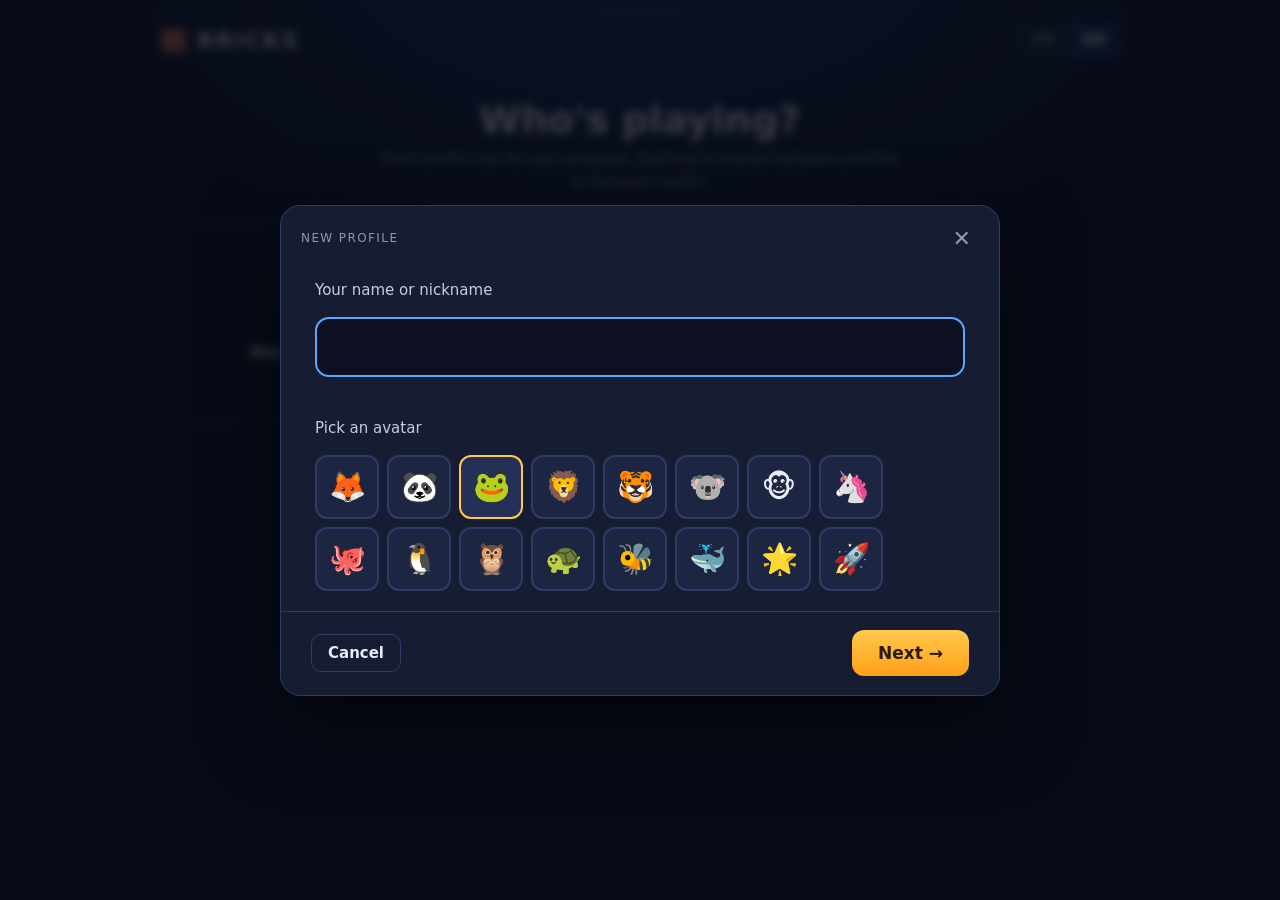
==== commit b853750b: "maj 20261114152829" ====
--- a/3f17c0c2b4af36656e6ebf29/index.html
+++ b/3f17c0c2b4af36656e6ebf29/index.html
@@ -12,7 +12,7 @@
   <link rel="manifest" href="manifest.json">
   <link rel="icon" href="icon.svg" type="image/svg+xml">
   <link rel="apple-touch-icon" href="icon-192.png">
-  <link rel="stylesheet" href="css/style.css?v=20261113143943">
+  <link rel="stylesheet" href="css/style.css?v=20261114152829">
 </head>
 <body>
   <!-- Barre du haut (générée selon la langue du parcours) -->
@@ -47,15 +47,15 @@
 
   <div id="toasts"></div>
 
-  <script src="js/i18n.js?v=20261113143943"></script>
-  <script src="js/data-en.js?v=20261113143943"></script>
-  <script src="js/data-fr.js?v=20261113143943"></script>
-  <script src="js/testmode.js?v=20261113143943"></script>
-  <script src="js/online.js?v=20261113143943"></script>
-  <script src="js/changelog.js?v=20261113143943"></script>
-  <script src="js/install.js?v=20261113143943"></script>
-  <script src="js/boss.js?v=20261113143943"></script>
-  <script src="js/game.js?v=20261113143943"></script>
+  <script src="js/i18n.js?v=20261114152829"></script>
+  <script src="js/data-en.js?v=20261114152829"></script>
+  <script src="js/data-fr.js?v=20261114152829"></script>
+  <script src="js/testmode.js?v=20261114152829"></script>
+  <script src="js/online.js?v=20261114152829"></script>
+  <script src="js/changelog.js?v=20261114152829"></script>
+  <script src="js/install.js?v=20261114152829"></script>
+  <script src="js/boss.js?v=20261114152829"></script>
+  <script src="js/game.js?v=20261114152829"></script>
   <script>
     if ('serviceWorker' in navigator && location.protocol.startsWith('http')) {
       navigator.serviceWorker.register('sw.js').catch(err => console.warn('Service worker :', err));
--- a/3f17c0c2b4af36656e6ebf29/css/style.css
+++ b/3f17c0c2b4af36656e6ebf29/css/style.css
@@ -771,3 +771,4 @@
   .m-foot .nomic-foot, .m-foot [data-keep] { white-space: normal; line-height: 1.2; padding: 12px 10px; font-size: 15px; }
   .m-foot [data-keep] { flex: 1 1 0; min-width: 0; }
 }
+.oral-note { margin-bottom: 12px; border-color: rgba(255, 196, 0, .45); }
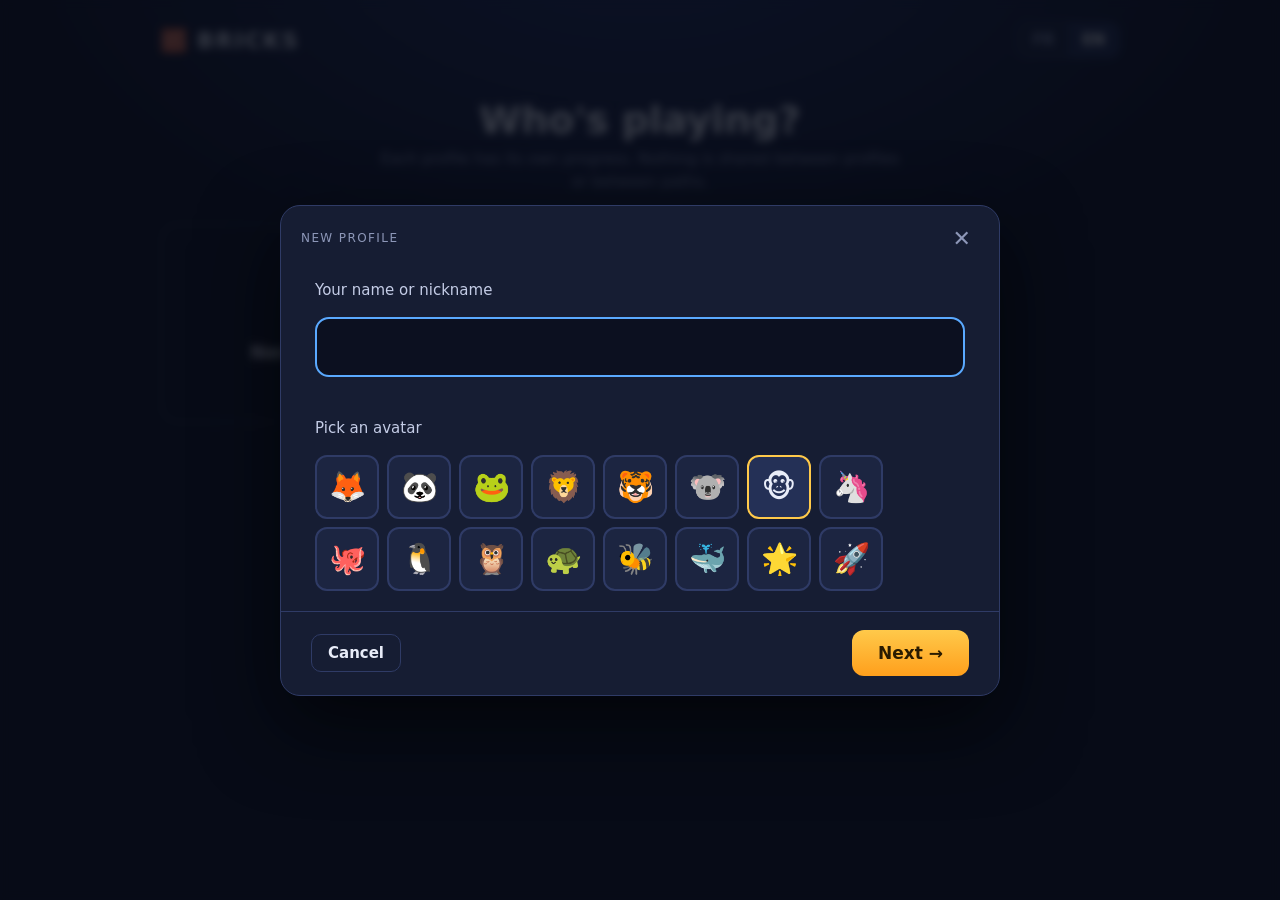
==== commit e65649de: "maj 20261114155025" ====
--- a/3f17c0c2b4af36656e6ebf29/index.html
+++ b/3f17c0c2b4af36656e6ebf29/index.html
@@ -12,7 +12,7 @@
   <link rel="manifest" href="manifest.json">
   <link rel="icon" href="icon.svg" type="image/svg+xml">
   <link rel="apple-touch-icon" href="icon-192.png">
-  <link rel="stylesheet" href="css/style.css?v=20261114152829">
+  <link rel="stylesheet" href="css/style.css?v=20261114155025">
 </head>
 <body>
   <!-- Barre du haut (générée selon la langue du parcours) -->
@@ -47,15 +47,15 @@
 
   <div id="toasts"></div>
 
-  <script src="js/i18n.js?v=20261114152829"></script>
-  <script src="js/data-en.js?v=20261114152829"></script>
-  <script src="js/data-fr.js?v=20261114152829"></script>
-  <script src="js/testmode.js?v=20261114152829"></script>
-  <script src="js/online.js?v=20261114152829"></script>
-  <script src="js/changelog.js?v=20261114152829"></script>
-  <script src="js/install.js?v=20261114152829"></script>
-  <script src="js/boss.js?v=20261114152829"></script>
-  <script src="js/game.js?v=20261114152829"></script>
+  <script src="js/i18n.js?v=20261114155025"></script>
+  <script src="js/data-en.js?v=20261114155025"></script>
+  <script src="js/data-fr.js?v=20261114155025"></script>
+  <script src="js/testmode.js?v=20261114155025"></script>
+  <script src="js/online.js?v=20261114155025"></script>
+  <script src="js/changelog.js?v=20261114155025"></script>
+  <script src="js/install.js?v=20261114155025"></script>
+  <script src="js/boss.js?v=20261114155025"></script>
+  <script src="js/game.js?v=20261114155025"></script>
   <script>
     if ('serviceWorker' in navigator && location.protocol.startsWith('http')) {
       navigator.serviceWorker.register('sw.js').catch(err => console.warn('Service worker :', err));
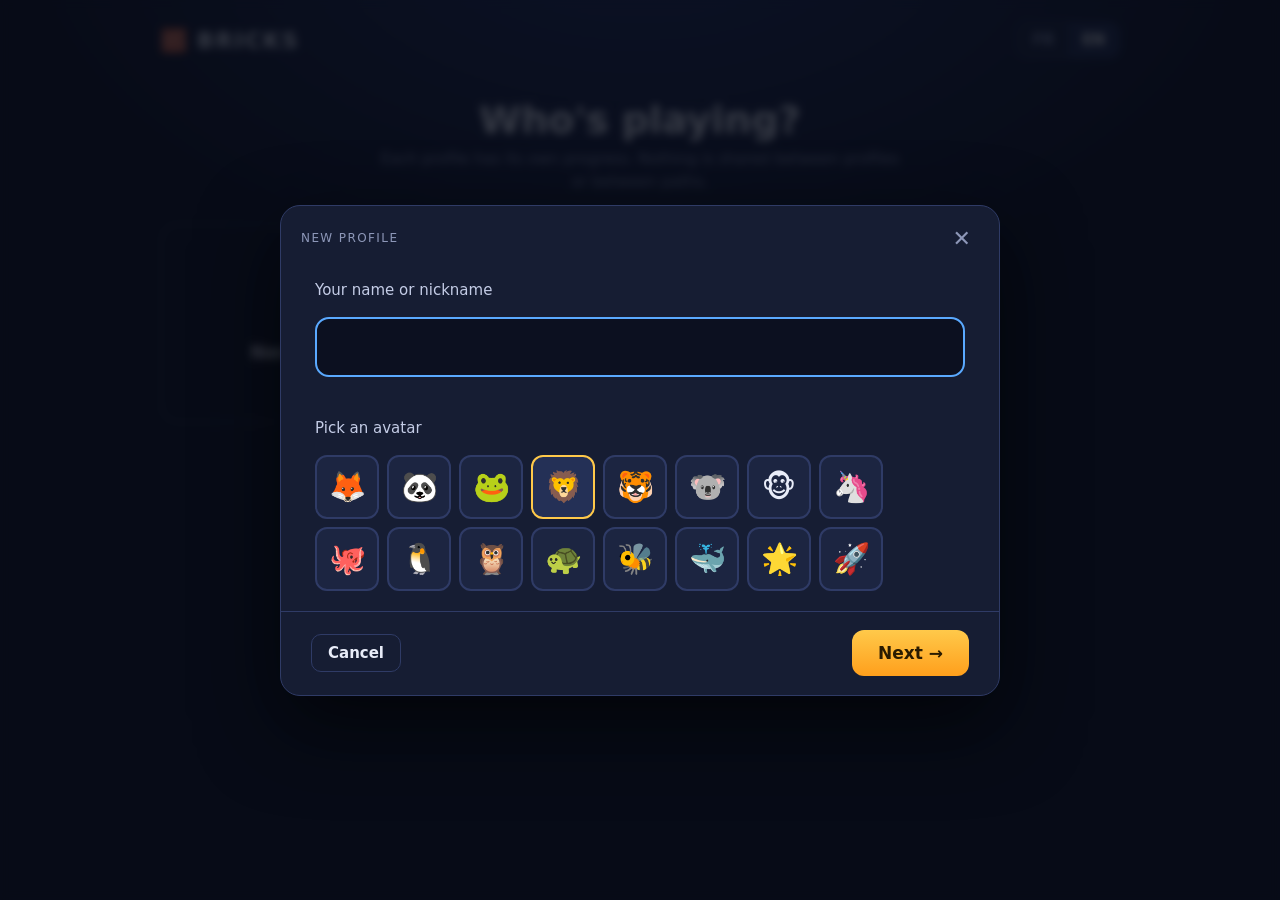
==== commit d4339aae: "maj 20261114164853" ====
--- a/3f17c0c2b4af36656e6ebf29/index.html
+++ b/3f17c0c2b4af36656e6ebf29/index.html
@@ -12,7 +12,7 @@
   <link rel="manifest" href="manifest.json">
   <link rel="icon" href="icon.svg" type="image/svg+xml">
   <link rel="apple-touch-icon" href="icon-192.png">
-  <link rel="stylesheet" href="css/style.css?v=20261114155025">
+  <link rel="stylesheet" href="css/style.css?v=20261114164853">
 </head>
 <body>
   <!-- Barre du haut (générée selon la langue du parcours) -->
@@ -47,15 +47,15 @@
 
   <div id="toasts"></div>
 
-  <script src="js/i18n.js?v=20261114155025"></script>
-  <script src="js/data-en.js?v=20261114155025"></script>
-  <script src="js/data-fr.js?v=20261114155025"></script>
-  <script src="js/testmode.js?v=20261114155025"></script>
-  <script src="js/online.js?v=20261114155025"></script>
-  <script src="js/changelog.js?v=20261114155025"></script>
-  <script src="js/install.js?v=20261114155025"></script>
-  <script src="js/boss.js?v=20261114155025"></script>
-  <script src="js/game.js?v=20261114155025"></script>
+  <script src="js/i18n.js?v=20261114164853"></script>
+  <script src="js/data-en.js?v=20261114164853"></script>
+  <script src="js/data-fr.js?v=20261114164853"></script>
+  <script src="js/testmode.js?v=20261114164853"></script>
+  <script src="js/online.js?v=20261114164853"></script>
+  <script src="js/changelog.js?v=20261114164853"></script>
+  <script src="js/install.js?v=20261114164853"></script>
+  <script src="js/boss.js?v=20261114164853"></script>
+  <script src="js/game.js?v=20261114164853"></script>
   <script>
     if ('serviceWorker' in navigator && location.protocol.startsWith('http')) {
       navigator.serviceWorker.register('sw.js').catch(err => console.warn('Service worker :', err));
--- a/3f17c0c2b4af36656e6ebf29/css/style.css
+++ b/3f17c0c2b4af36656e6ebf29/css/style.css
@@ -772,3 +772,6 @@
   .m-foot [data-keep] { flex: 1 1 0; min-width: 0; }
 }
 .oral-note { margin-bottom: 12px; border-color: rgba(255, 196, 0, .45); }
+.skill.future[data-roadmap] { cursor: pointer; }
+.skill.future[data-roadmap]:hover { opacity: .6; }
+.roadmap-lv p { margin: 4px 0 0; }
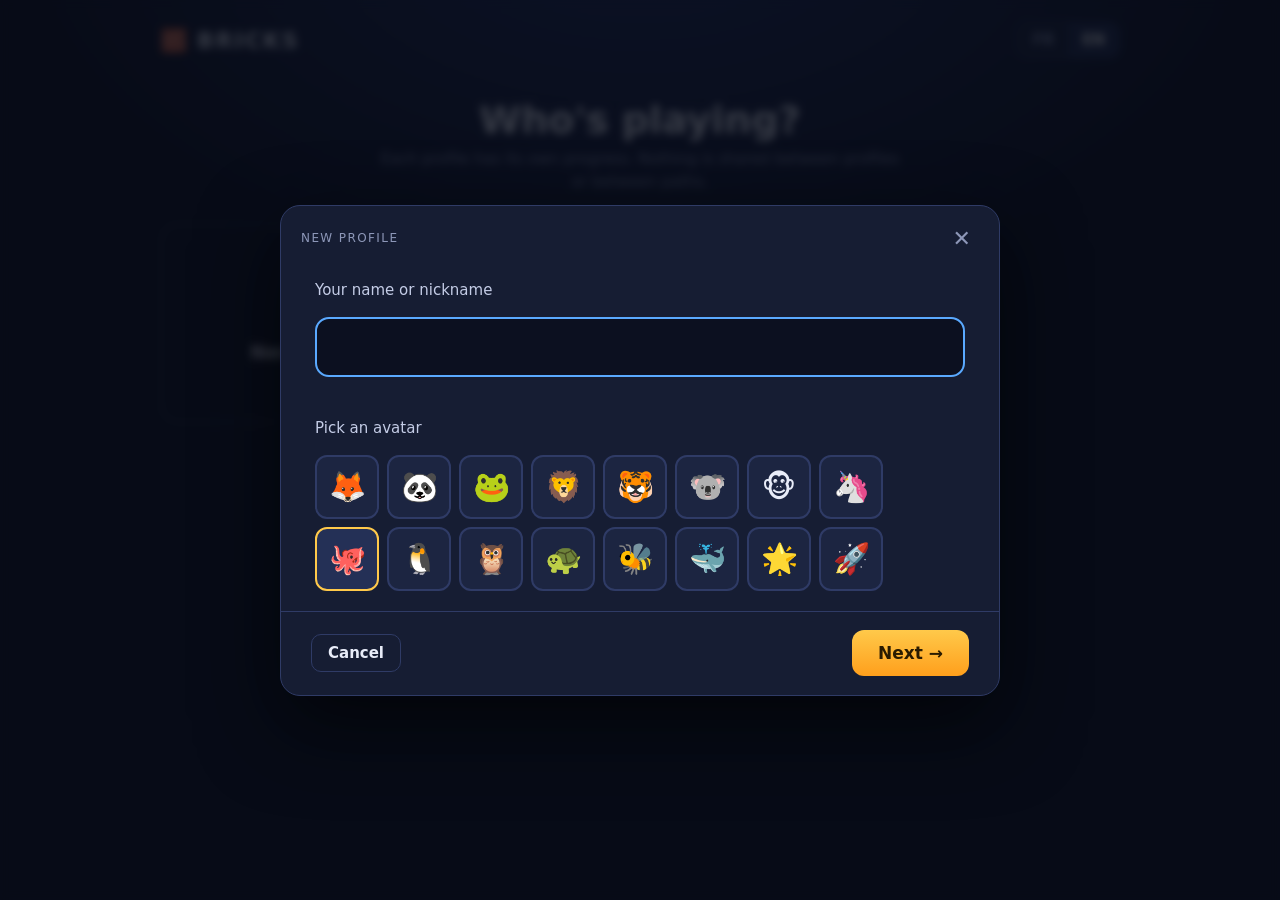
==== commit f055ea8e: "maj 20261114172123" ====
--- a/3f17c0c2b4af36656e6ebf29/index.html
+++ b/3f17c0c2b4af36656e6ebf29/index.html
@@ -12,7 +12,7 @@
   <link rel="manifest" href="manifest.json">
   <link rel="icon" href="icon.svg" type="image/svg+xml">
   <link rel="apple-touch-icon" href="icon-192.png">
-  <link rel="stylesheet" href="css/style.css?v=20261114164853">
+  <link rel="stylesheet" href="css/style.css?v=20261114172123">
 </head>
 <body>
   <!-- Barre du haut (générée selon la langue du parcours) -->
@@ -47,15 +47,17 @@
 
   <div id="toasts"></div>
 
-  <script src="js/i18n.js?v=20261114164853"></script>
-  <script src="js/data-en.js?v=20261114164853"></script>
-  <script src="js/data-fr.js?v=20261114164853"></script>
-  <script src="js/testmode.js?v=20261114164853"></script>
-  <script src="js/online.js?v=20261114164853"></script>
-  <script src="js/changelog.js?v=20261114164853"></script>
-  <script src="js/install.js?v=20261114164853"></script>
-  <script src="js/boss.js?v=20261114164853"></script>
-  <script src="js/game.js?v=20261114164853"></script>
+  <script src="js/i18n.js?v=20261114172123"></script>
+  <script src="js/data-en.js?v=20261114172123"></script>
+  <script src="js/data-en2.js?v=20261114172123"></script>
+  <script src="js/data-fr.js?v=20261114172123"></script>
+  <script src="js/data-fr2.js?v=20261114172123"></script>
+  <script src="js/testmode.js?v=20261114172123"></script>
+  <script src="js/online.js?v=20261114172123"></script>
+  <script src="js/changelog.js?v=20261114172123"></script>
+  <script src="js/install.js?v=20261114172123"></script>
+  <script src="js/boss.js?v=20261114172123"></script>
+  <script src="js/game.js?v=20261114172123"></script>
   <script>
     if ('serviceWorker' in navigator && location.protocol.startsWith('http')) {
       navigator.serviceWorker.register('sw.js').catch(err => console.warn('Service worker :', err));
--- a/3f17c0c2b4af36656e6ebf29/css/style.css
+++ b/3f17c0c2b4af36656e6ebf29/css/style.css
@@ -775,3 +775,12 @@
 .skill.future[data-roadmap] { cursor: pointer; }
 .skill.future[data-roadmap]:hover { opacity: .6; }
 .roadmap-lv p { margin: 4px 0 0; }
+/* Niveau 2 : l'arbre s'allonge sous le dragon */
+#tree.lvl2 { height: 1620px; }
+.lvl-sep { position: absolute; left: 0; right: 0; text-align: center; pointer-events: none; }
+.lvl-sep span { display: inline-block; padding: 6px 16px; border-radius: 999px; border: 1px solid rgba(255, 196, 0, .45);
+  background: var(--card); color: var(--gold); font-weight: 700; font-size: 13px; letter-spacing: .5px; }
+@media (max-width: 760px) {
+  #tree.lvl2 { height: auto; }
+  .lvl-sep { position: static; margin: 18px 0 10px; }
+}
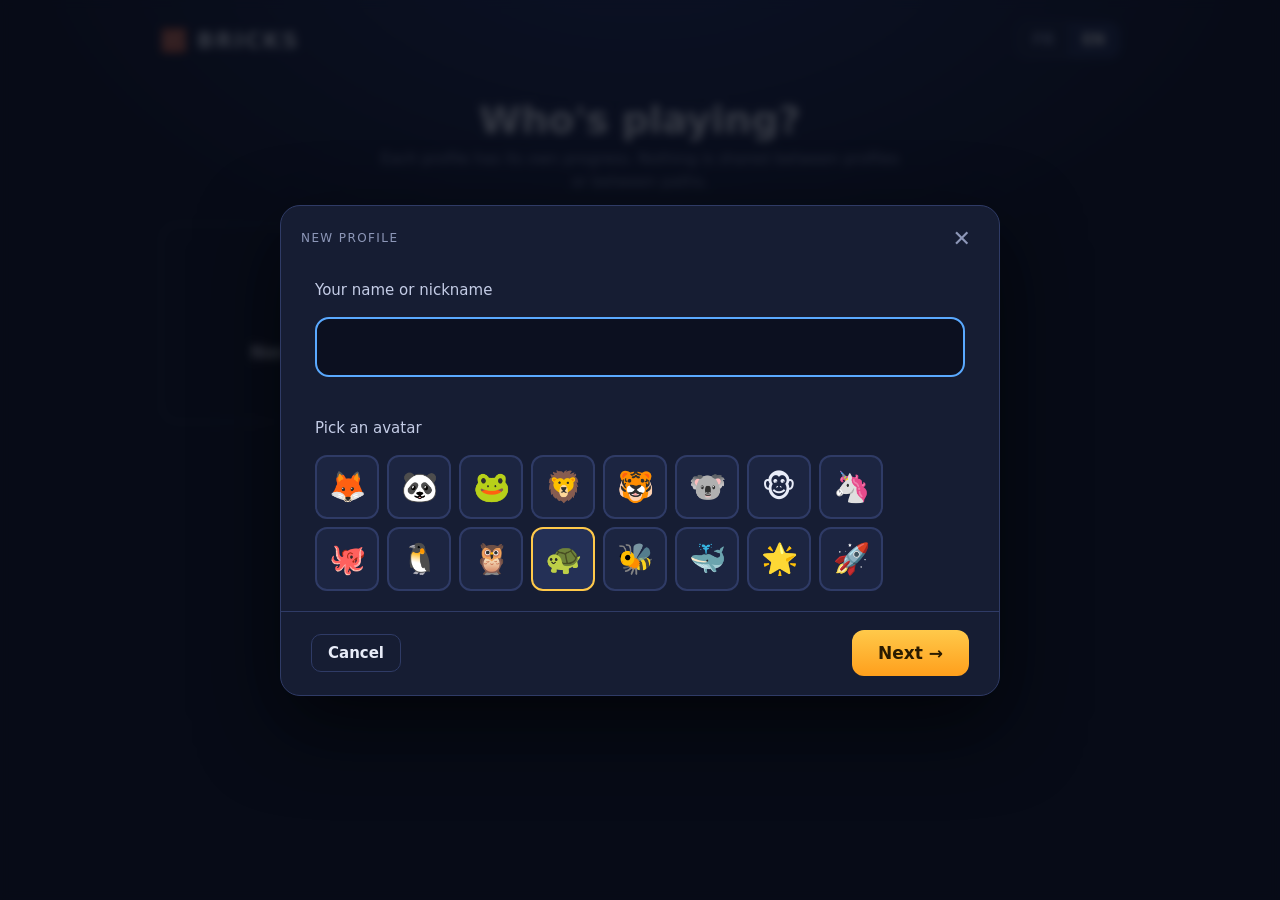
==== commit 5b73cc2d: "maj 20261114172834" ====
--- a/3f17c0c2b4af36656e6ebf29/index.html
+++ b/3f17c0c2b4af36656e6ebf29/index.html
@@ -12,7 +12,7 @@
   <link rel="manifest" href="manifest.json">
   <link rel="icon" href="icon.svg" type="image/svg+xml">
   <link rel="apple-touch-icon" href="icon-192.png">
-  <link rel="stylesheet" href="css/style.css?v=20261114172123">
+  <link rel="stylesheet" href="css/style.css?v=20261114172834">
 </head>
 <body>
   <!-- Barre du haut (générée selon la langue du parcours) -->
@@ -47,17 +47,17 @@
 
   <div id="toasts"></div>
 
-  <script src="js/i18n.js?v=20261114172123"></script>
-  <script src="js/data-en.js?v=20261114172123"></script>
-  <script src="js/data-en2.js?v=20261114172123"></script>
-  <script src="js/data-fr.js?v=20261114172123"></script>
-  <script src="js/data-fr2.js?v=20261114172123"></script>
-  <script src="js/testmode.js?v=20261114172123"></script>
-  <script src="js/online.js?v=20261114172123"></script>
-  <script src="js/changelog.js?v=20261114172123"></script>
-  <script src="js/install.js?v=20261114172123"></script>
-  <script src="js/boss.js?v=20261114172123"></script>
-  <script src="js/game.js?v=20261114172123"></script>
+  <script src="js/i18n.js?v=20261114172834"></script>
+  <script src="js/data-en.js?v=20261114172834"></script>
+  <script src="js/data-en2.js?v=20261114172834"></script>
+  <script src="js/data-fr.js?v=20261114172834"></script>
+  <script src="js/data-fr2.js?v=20261114172834"></script>
+  <script src="js/testmode.js?v=20261114172834"></script>
+  <script src="js/online.js?v=20261114172834"></script>
+  <script src="js/changelog.js?v=20261114172834"></script>
+  <script src="js/install.js?v=20261114172834"></script>
+  <script src="js/boss.js?v=20261114172834"></script>
+  <script src="js/game.js?v=20261114172834"></script>
   <script>
     if ('serviceWorker' in navigator && location.protocol.startsWith('http')) {
       navigator.serviceWorker.register('sw.js').catch(err => console.warn('Service worker :', err));
--- a/3f17c0c2b4af36656e6ebf29/css/style.css
+++ b/3f17c0c2b4af36656e6ebf29/css/style.css
@@ -776,7 +776,7 @@
 .skill.future[data-roadmap]:hover { opacity: .6; }
 .roadmap-lv p { margin: 4px 0 0; }
 /* Niveau 2 : l'arbre s'allonge sous le dragon */
-#tree.lvl2 { height: 1620px; }
+#tree.lvl2 { height: 1820px; }
 .lvl-sep { position: absolute; left: 0; right: 0; text-align: center; pointer-events: none; }
 .lvl-sep span { display: inline-block; padding: 6px 16px; border-radius: 999px; border: 1px solid rgba(255, 196, 0, .45);
   background: var(--card); color: var(--gold); font-weight: 700; font-size: 13px; letter-spacing: .5px; }
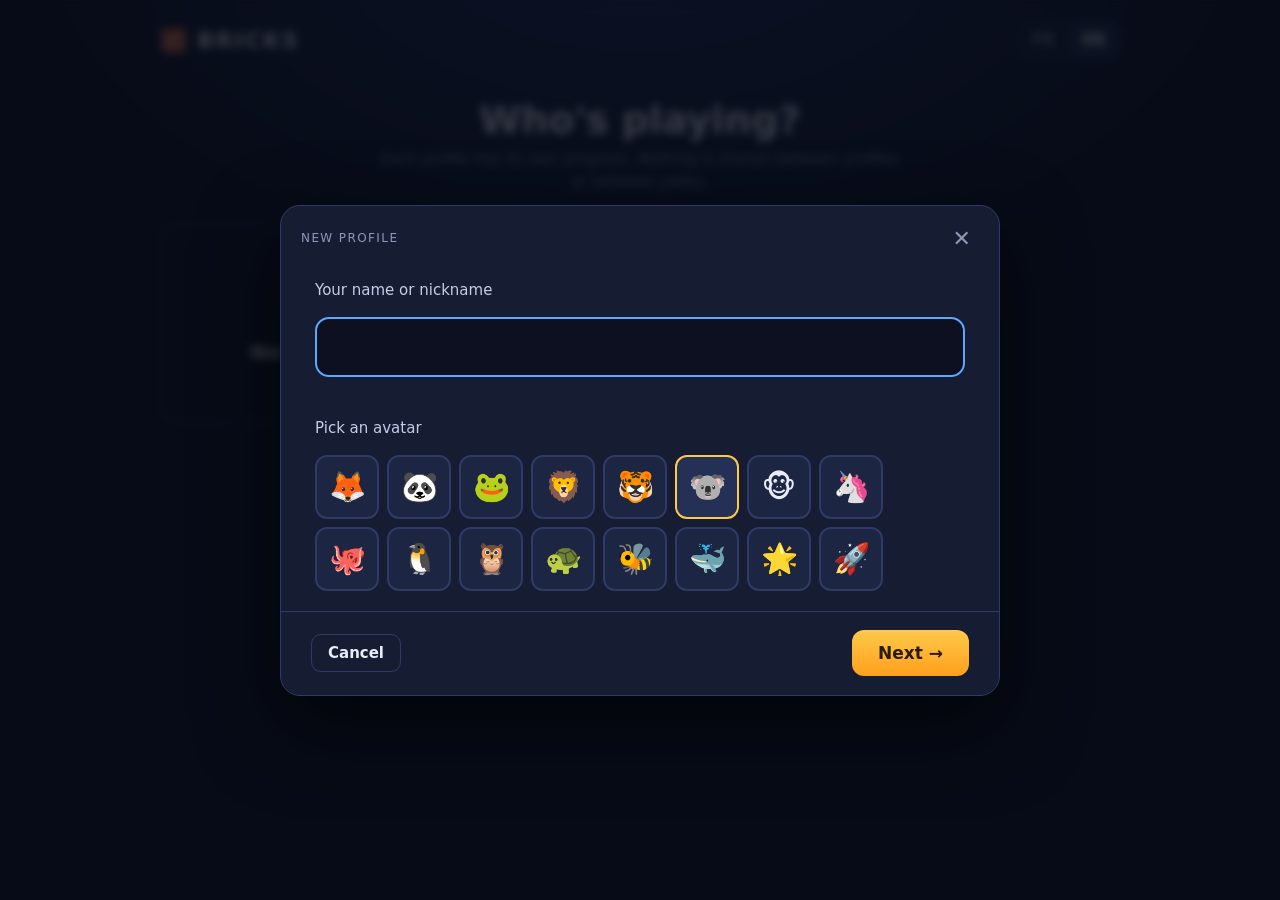
==== commit bfa59745: "maj 20261114181110" ====
--- a/3f17c0c2b4af36656e6ebf29/index.html
+++ b/3f17c0c2b4af36656e6ebf29/index.html
@@ -12,7 +12,7 @@
   <link rel="manifest" href="manifest.json">
   <link rel="icon" href="icon.svg" type="image/svg+xml">
   <link rel="apple-touch-icon" href="icon-192.png">
-  <link rel="stylesheet" href="css/style.css?v=20261114172834">
+  <link rel="stylesheet" href="css/style.css?v=20261114181110">
 </head>
 <body>
   <!-- Barre du haut (générée selon la langue du parcours) -->
@@ -47,17 +47,17 @@
 
   <div id="toasts"></div>
 
-  <script src="js/i18n.js?v=20261114172834"></script>
-  <script src="js/data-en.js?v=20261114172834"></script>
-  <script src="js/data-en2.js?v=20261114172834"></script>
-  <script src="js/data-fr.js?v=20261114172834"></script>
-  <script src="js/data-fr2.js?v=20261114172834"></script>
-  <script src="js/testmode.js?v=20261114172834"></script>
-  <script src="js/online.js?v=20261114172834"></script>
-  <script src="js/changelog.js?v=20261114172834"></script>
-  <script src="js/install.js?v=20261114172834"></script>
-  <script src="js/boss.js?v=20261114172834"></script>
-  <script src="js/game.js?v=20261114172834"></script>
+  <script src="js/i18n.js?v=20261114181110"></script>
+  <script src="js/data-en.js?v=20261114181110"></script>
+  <script src="js/data-en2.js?v=20261114181110"></script>
+  <script src="js/data-fr.js?v=20261114181110"></script>
+  <script src="js/data-fr2.js?v=20261114181110"></script>
+  <script src="js/testmode.js?v=20261114181110"></script>
+  <script src="js/online.js?v=20261114181110"></script>
+  <script src="js/changelog.js?v=20261114181110"></script>
+  <script src="js/install.js?v=20261114181110"></script>
+  <script src="js/boss.js?v=20261114181110"></script>
+  <script src="js/game.js?v=20261114181110"></script>
   <script>
     if ('serviceWorker' in navigator && location.protocol.startsWith('http')) {
       navigator.serviceWorker.register('sw.js').catch(err => console.warn('Service worker :', err));
--- a/3f17c0c2b4af36656e6ebf29/css/style.css
+++ b/3f17c0c2b4af36656e6ebf29/css/style.css
@@ -784,3 +784,17 @@
   #tree.lvl2 { height: auto; }
   .lvl-sep { position: static; margin: 18px 0 10px; }
 }
+/* Briques fantômes : la suite du parcours, derrière le dragon */
+#tree.lvl2ghost { height: 1300px; }
+.node.ghost { opacity: .32; }
+.node.ghost .ring { filter: grayscale(1); border: 2px dashed rgba(255, 255, 255, .35); background: transparent; }
+.node.ghost:hover, .node.ghost.selected { opacity: .6; }
+.lvl-sep.ghost span { opacity: .55; border-style: dashed; }
+#links line.ghost { stroke: rgba(255, 255, 255, .22); stroke-dasharray: 4 8; }
+.ghost-ico { filter: grayscale(1); opacity: .7; }
+.ghost-card { margin: 14px 0 4px; padding: 14px; border-radius: 14px; border: 1px dashed rgba(214, 51, 108, .6);
+  background: rgba(214, 51, 108, .08); text-align: center; }
+.ghost-big { font-size: 40px; }
+@media (max-width: 760px) {
+  #tree.lvl2ghost { height: auto; }
+}
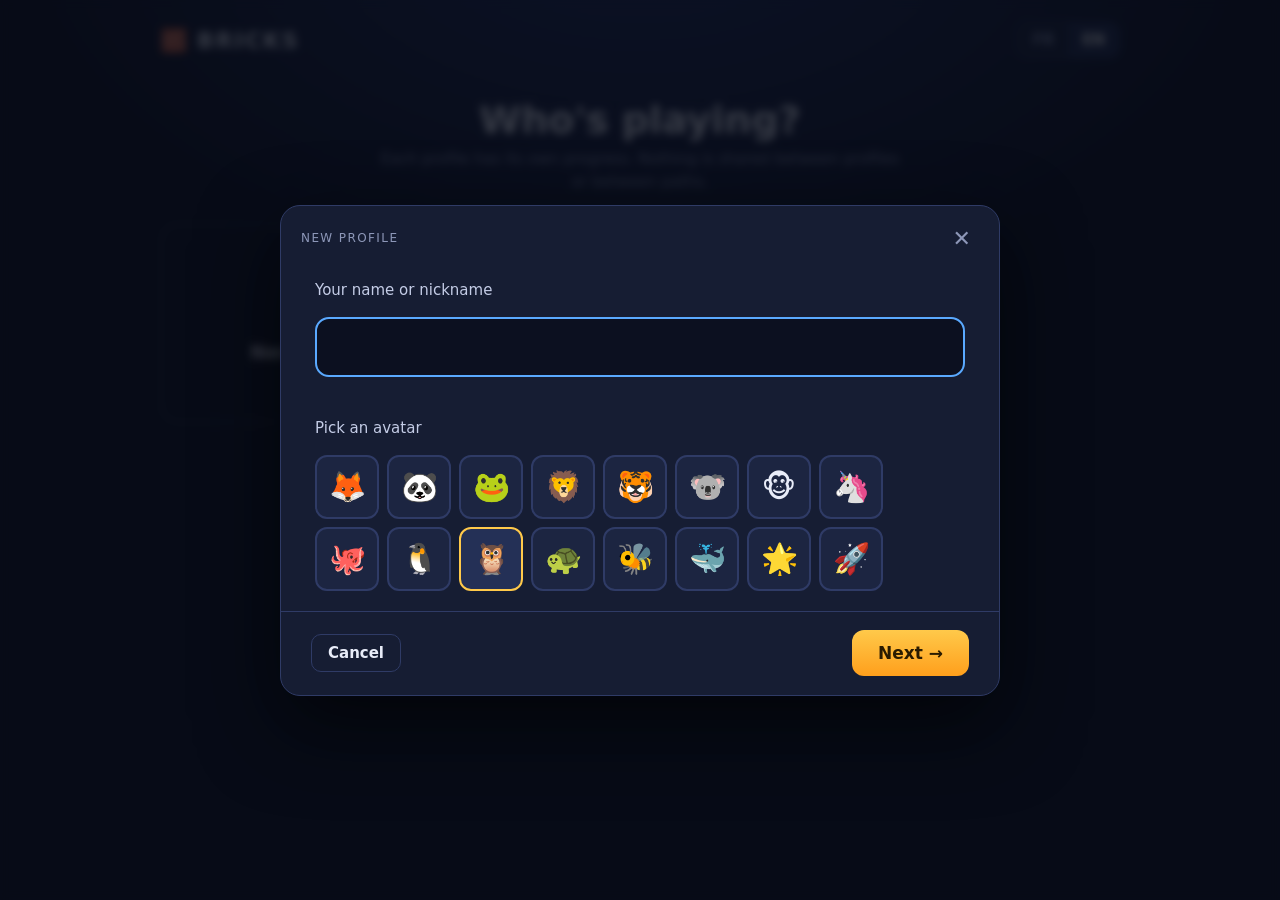
==== commit e08e392a: "maj 20261114181124" ====
--- a/3f17c0c2b4af36656e6ebf29/index.html
+++ b/3f17c0c2b4af36656e6ebf29/index.html
@@ -12,7 +12,7 @@
   <link rel="manifest" href="manifest.json">
   <link rel="icon" href="icon.svg" type="image/svg+xml">
   <link rel="apple-touch-icon" href="icon-192.png">
-  <link rel="stylesheet" href="css/style.css?v=20261114181110">
+  <link rel="stylesheet" href="css/style.css?v=20261114181124">
 </head>
 <body>
   <!-- Barre du haut (générée selon la langue du parcours) -->
@@ -47,17 +47,17 @@
 
   <div id="toasts"></div>
 
-  <script src="js/i18n.js?v=20261114181110"></script>
-  <script src="js/data-en.js?v=20261114181110"></script>
-  <script src="js/data-en2.js?v=20261114181110"></script>
-  <script src="js/data-fr.js?v=20261114181110"></script>
-  <script src="js/data-fr2.js?v=20261114181110"></script>
-  <script src="js/testmode.js?v=20261114181110"></script>
-  <script src="js/online.js?v=20261114181110"></script>
-  <script src="js/changelog.js?v=20261114181110"></script>
-  <script src="js/install.js?v=20261114181110"></script>
-  <script src="js/boss.js?v=20261114181110"></script>
-  <script src="js/game.js?v=20261114181110"></script>
+  <script src="js/i18n.js?v=20261114181124"></script>
+  <script src="js/data-en.js?v=20261114181124"></script>
+  <script src="js/data-en2.js?v=20261114181124"></script>
+  <script src="js/data-fr.js?v=20261114181124"></script>
+  <script src="js/data-fr2.js?v=20261114181124"></script>
+  <script src="js/testmode.js?v=20261114181124"></script>
+  <script src="js/online.js?v=20261114181124"></script>
+  <script src="js/changelog.js?v=20261114181124"></script>
+  <script src="js/install.js?v=20261114181124"></script>
+  <script src="js/boss.js?v=20261114181124"></script>
+  <script src="js/game.js?v=20261114181124"></script>
   <script>
     if ('serviceWorker' in navigator && location.protocol.startsWith('http')) {
       navigator.serviceWorker.register('sw.js').catch(err => console.warn('Service worker :', err));
